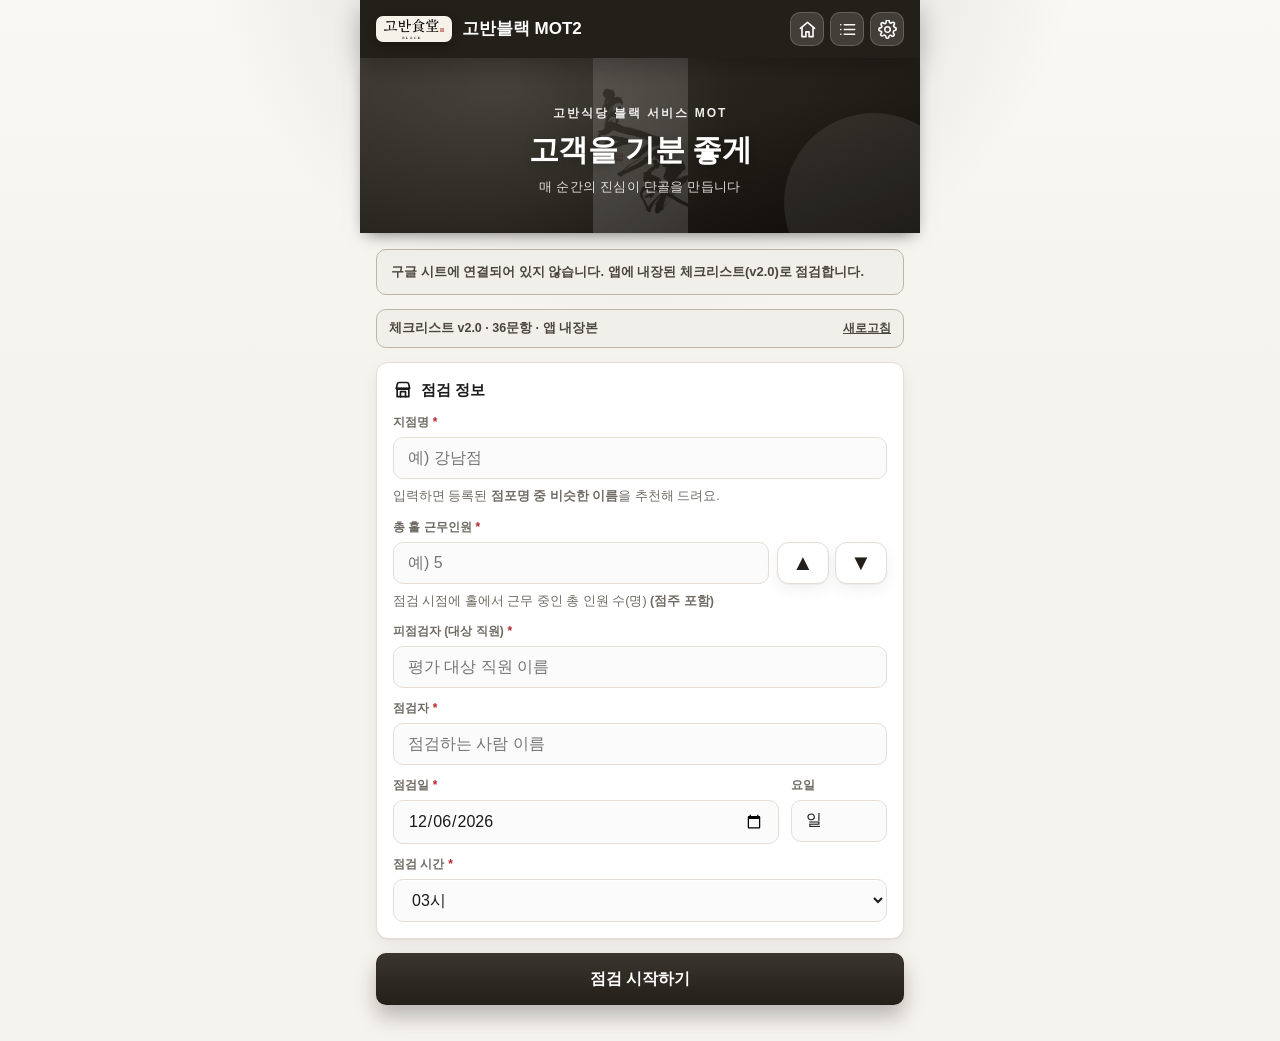
==== index.html @ 67c978cb "고반식당 블랙 MOT 점검 V2 초기 버전 고반식당 V2와 같은 구조로, 고반블랙 체크리스트(36문항)에 맞춰 만들었습니다.  - 체크리스트를 구글 시트에서 직접 불러옴 (Apps" ====
<!DOCTYPE html>
<html lang="ko">
<head>
<meta charset="UTF-8" />
<meta name="viewport" content="width=device-width, initial-scale=1.0, maximum-scale=1.0, user-scalable=no, viewport-fit=cover" />
<meta name="theme-color" content="#1c1a17" />
<meta name="mobile-web-app-capable" content="yes" />
<meta name="apple-mobile-web-app-capable" content="yes" />
<meta name="apple-mobile-web-app-status-bar-style" content="black-translucent" />
<meta name="apple-mobile-web-app-title" content="고반블랙 MOT2" />
<title>고반블랙 MOT2</title>
<link rel="manifest" href="manifest.webmanifest" />
<link rel="icon" type="image/png" sizes="192x192" href="assets/app-icon-192.png" />
<link rel="apple-touch-icon" href="assets/apple-touch-icon.png" />
<!-- ?v= 는 브라우저 캐시를 갱신하기 위한 표시입니다.
     ⚠️ 코드를 고쳐 배포할 때마다 아래 모든 v 값을 새 버전으로 함께 바꿔 주세요.
        (바꾸지 않으면 직원 휴대폰이 예전 파일을 계속 쓸 수 있습니다) -->
<link rel="stylesheet" href="css/app.css?v=2.0.0" />
</head>
<body>

<svg aria-hidden="true" style="position:absolute;width:0;height:0;overflow:hidden">
  <symbol id="i-home" viewBox="0 0 24 24"><path d="M3 10.5 12 3l9 7.5"/><path d="M5 9.5V21h5v-6h4v6h5V9.5"/></symbol>
  <symbol id="i-list" viewBox="0 0 24 24"><path d="M8 6h13M8 12h13M8 18h13"/><path d="M3.5 6h.01M3.5 12h.01M3.5 18h.01"/></symbol>
  <symbol id="i-settings" viewBox="0 0 24 24"><path d="M12 15.5a3.5 3.5 0 1 0 0-7 3.5 3.5 0 0 0 0 7Z"/><path d="M19.4 15a1.8 1.8 0 0 0 .36 1.98l.05.05a2 2 0 1 1-2.83 2.83l-.05-.05a1.8 1.8 0 0 0-1.98-.36 1.8 1.8 0 0 0-1.09 1.65V21a2 2 0 1 1-4 0v-.1a1.8 1.8 0 0 0-1.09-1.65 1.8 1.8 0 0 0-1.98.36l-.05.05a2 2 0 1 1-2.83-2.83l.05-.05A1.8 1.8 0 0 0 4.6 15a1.8 1.8 0 0 0-1.65-1.09H3a2 2 0 1 1 0-4h.1A1.8 1.8 0 0 0 4.75 8.8a1.8 1.8 0 0 0-.36-1.98l-.05-.05a2 2 0 1 1 2.83-2.83l.05.05a1.8 1.8 0 0 0 1.98.36A1.8 1.8 0 0 0 10.3 2.7V2a2 2 0 1 1 4 0v.1a1.8 1.8 0 0 0 1.09 1.65 1.8 1.8 0 0 0 1.98-.36l.05-.05a2 2 0 1 1 2.83 2.83l-.05.05a1.8 1.8 0 0 0-.36 1.98c.3.66.93 1.1 1.65 1.1H21a2 2 0 1 1 0 4h-.1A1.8 1.8 0 0 0 19.4 15Z"/></symbol>
  <symbol id="i-store" viewBox="0 0 24 24"><path d="M4 10h16l-1.2-5.2A2.3 2.3 0 0 0 16.6 3H7.4a2.3 2.3 0 0 0-2.2 1.8L4 10Z"/><path d="M5 10v10h14V10"/><path d="M9 20v-6h6v6"/><path d="M4 10c.5 1.4 2.5 1.4 3 0 .5 1.4 2.5 1.4 3 0 .5 1.4 2.5 1.4 3 0 .5 1.4 2.5 1.4 3 0 .5 1.4 2.5 1.4 3 0"/></symbol>
  <symbol id="i-shield" viewBox="0 0 24 24"><path d="M12 3 5 6v5.5c0 4.2 2.8 7.8 7 9.5 4.2-1.7 7-5.3 7-9.5V6l-7-3Z"/><path d="m9.5 12 1.8 1.8 3.7-4"/></symbol>
  <symbol id="i-result" viewBox="0 0 24 24"><path d="M4 19V5"/><path d="M8 17V9"/><path d="M12 17V7"/><path d="M16 17v-5"/><path d="M20 17v-3"/><path d="M3 19h18"/></symbol>
  <symbol id="i-send" viewBox="0 0 24 24"><path d="m22 2-7 20-4-9-9-4 20-7Z"/><path d="M22 2 11 13"/></symbol>
  <symbol id="i-download" viewBox="0 0 24 24"><path d="M12 3v12"/><path d="m7 10 5 5 5-5"/><path d="M5 21h14"/></symbol>
  <symbol id="i-note" viewBox="0 0 24 24"><path d="M6 3h9l3 3v15H6V3Z"/><path d="M14 3v4h4"/><path d="M8.5 12h7M8.5 16h5"/></symbol>
  <symbol id="i-alert" viewBox="0 0 24 24"><path d="M12 3 2.8 20h18.4L12 3Z"/><path d="M12 9v5"/><path d="M12 17.5h.01"/></symbol>
  <symbol id="i-refresh" viewBox="0 0 24 24"><path d="M20 11.5A8 8 0 1 1 17.7 6"/><path d="M20 3.5v5h-5"/></symbol>
  <symbol id="i-people" viewBox="0 0 24 24"><path d="M16 20v-1.5a4 4 0 0 0-4-4H6a4 4 0 0 0-4 4V20"/><path d="M9 10.5a3.5 3.5 0 1 0 0-7 3.5 3.5 0 0 0 0 7Z"/><path d="M22 20v-1.5a4 4 0 0 0-3-3.87"/><path d="M16 3.6a4 4 0 0 1 0 7.75"/></symbol>
</svg>

<div class="app">
  <div class="appbar" id="appbar">
    <button class="back" id="backBtn">‹</button>
    <div class="bar-brand">
      <img class="bar-logo" src="assets/black-logo-h.png" alt="고반식당 블랙" />
      <h1 id="barTitle">고반블랙 MOT2</h1>
    </div>
    <div class="app-actions" aria-label="상단 메뉴">
      <button class="icon-btn" data-go="home" title="홈"><span class="icon"><svg><use href="#i-home"></use></svg></span></button>
      <button class="icon-btn" data-go="history" title="점검 이력"><span class="icon"><svg><use href="#i-list"></use></svg></span></button>
      <button class="icon-btn" data-go="settings" title="설정"><span class="icon"><svg><use href="#i-settings"></use></svg></span></button>
    </div>
  </div>

  <!-- ================= 홈 ================= -->
  <section class="screen active" id="screen-home">
    <div class="inapp-warn" id="inappWarn" style="display:none;">
      <span class="ttl">⚠️ 메신저 안에서 열렸어요</span>
      카카오톡 등 메신저 인앱 브라우저에서는 <b>앱 설치가 안 되고, 앱이 제대로 동작하지 않을 수 있어요.</b>
      아래 버튼으로 <b>기본 브라우저(Chrome·Safari)</b>에서 열어주세요.
      <button class="btn" id="openExternalBtn">기본 브라우저로 열기</button>
      <div class="inapp-warn-ios" id="inappWarnIos" style="display:none;">아이폰은 화면 <b>오른쪽 아래(또는 위) 메뉴 → 'Safari로 열기'</b>를 눌러도 돼요.</div>
    </div>
    <div class="hero">
      <span class="hero-eyebrow">고반식당 블랙 서비스 MOT</span>
      <h2 class="hero-title">고객을 기분 좋게</h2>
      <p class="hero-sub">매 순간의 진심이 단골을 만듭니다</p>
    </div>

    <div id="homeNotice"></div>
    <div id="editBanner"></div>
    <div class="cl-badge" id="clBadge">체크리스트 불러오는 중…</div>

    <div class="card">
      <h2 class="card-title"><span class="icon"><svg><use href="#i-store"></use></svg></span>점검 정보</h2>
      <label class="field"><span>지점명 <i class="req">*</i></span>
        <input type="text" id="f-store" placeholder="예) 강남점" autocomplete="off" />
        <div id="storeSuggest" class="store-suggest" style="display:none;"></div>
        <div class="hint">입력하면 등록된 <b>점포명 중 비슷한 이름</b>을 추천해 드려요.</div></label>
      <label class="field"><span>총 홀 근무인원 <i class="req">*</i></span>
        <div class="num-row">
          <input type="number" id="f-staff" class="no-spin" min="0" max="99" inputmode="numeric" placeholder="예) 5" autocomplete="off" />
          <div class="num-step">
            <button type="button" class="num-btn" id="staffUp" aria-label="1 증가">▲</button>
            <button type="button" class="num-btn" id="staffDown" aria-label="1 감소">▼</button>
          </div>
        </div>
        <div class="hint">점검 시점에 홀에서 근무 중인 총 인원 수(명) <b>(점주 포함)</b></div></label>
      <label class="field"><span>피점검자 (대상 직원) <i class="req">*</i></span>
        <input type="text" id="f-target" placeholder="평가 대상 직원 이름" autocomplete="off" /></label>
      <label class="field"><span>점검자 <i class="req">*</i></span>
        <input type="text" id="f-inspector" placeholder="점검하는 사람 이름" autocomplete="off" /></label>
      <div class="btn-row" style="gap:12px;">
        <label class="field" style="flex:1;"><span>점검일 <i class="req">*</i></span>
          <input type="date" id="f-date" /></label>
        <label class="field" style="flex:0 0 96px;"><span>요일</span>
          <input type="text" id="f-weekday" readonly /></label>
      </div>
      <label class="field" style="margin-bottom:0;"><span>점검 시간 <i class="req">*</i></span>
        <select id="f-time"></select></label>
    </div>

    <button class="btn" id="startBtn">점검 시작하기</button>
    <p class="hint" id="resumeHint" style="display:none; text-align:center;"></p>
  </section>

  <!-- ================= 점검 ================= -->
  <section class="screen" id="screen-check">
    <div class="check-sticky">
      <div class="progress-wrap">
        <div class="progress-bar"><i id="progFill"></i></div>
        <div class="progress-meta"><span id="progText">0 / 0 항목</span><span id="progStore"></span></div>
      </div>
      <div class="stagenav" id="stagenav"></div>
    </div>
    <div id="itemList"></div>
    <div class="check-summary" id="checkSummary"></div>
    <button class="btn" id="toRulesBtn"><span class="icon"><svg><use href="#i-shield"></use></svg></span>절대 금지 10계명 점검 →</button>
    <p class="hint" style="text-align:center;">
      점검할 수 없었던 항목은 <b>해당없음</b>으로 표시하세요.
      <b>상황발생시</b> 문항은 그 상황이 실제로 있었을 때만 <b>발생함</b>으로 바꿔 판정하면 됩니다.</p>
  </section>

  <!-- ================= 10계명 ================= -->
  <section class="screen" id="screen-rules">
    <div class="card" style="background:var(--bad-bg); border-color:var(--bad);">
      <h2 style="margin:0;">🚫 절대 금지 행동 10계명</h2>
      <p class="hint" style="margin-top:6px;" id="ruleIntro">발생한 항목만 켜세요. 세부사항을 반드시 기록해 주세요.</p>
    </div>
    <div id="ruleList"></div>
    <label id="rulesAckRow" style="display:flex; align-items:center; gap:10px; padding:14px; margin-top:4px; background:var(--card); border:1px solid var(--line); border-radius:12px; cursor:pointer; font-weight:700;">
      <input type="checkbox" id="rulesAck" style="width:20px; height:20px; flex:none;" />
      <span>위 <b>10계명</b>을 모두 확인했습니다.</span>
    </label>
    <div class="check-summary" id="ruleSummary"></div>
    <div class="btn-row" style="margin-top:8px;">
      <button class="btn ghost" id="backToCheck">← 체크리스트</button>
      <button class="btn" id="toResultBtn" disabled><span class="icon"><svg><use href="#i-result"></use></svg></span>결과 보기 →</button>
    </div>
  </section>

  <!-- ================= 결과 ================= -->
  <section class="screen" id="screen-result">
    <div class="card score-card">
      <div class="score-num" id="r-score">0<small> / 100</small></div>
      <div class="grade" id="r-grade">-</div>
      <p class="cap-note" id="r-capnote" style="display:none;"></p>
      <div class="stat-row">
        <div class="stat"><b id="r-ok" style="color:var(--ok)">0</b><span>○ 이행</span></div>
        <div class="stat"><b id="r-tri" style="color:var(--warn)">0</b><span>△ 미흡</span></div>
        <div class="stat"><b id="r-x" style="color:var(--bad)">0</b><span>✕ 불이행</span></div>
        <div class="stat"><b id="r-na" style="color:var(--sub)">0</b><span>해당없음</span></div>
      </div>
      <div class="calc-line" id="r-calc"></div>
      <div class="rate-box" id="r-rate"></div>
      <div id="r-recheck"></div>
    </div>

    <div class="card">
      <h2 class="card-title"><span class="icon"><svg><use href="#i-people"></use></svg></span>개인 · 매장공통</h2>
      <div class="split-row" id="r-split"></div>
      <p class="hint" style="margin-bottom:0;">매장공통 항목은 홀 전체가 함께 만드는 장면입니다. 점수가 낮으면 개인 교육보다 <b>매장 운영 방식</b>을 먼저 살펴보세요.</p>
    </div>

    <div class="card">
      <h2 class="card-title"><span class="icon"><svg><use href="#i-result"></use></svg></span>단계별 점수</h2>
      <div id="r-stages"></div>
      <div id="r-penalty"></div>
    </div>

    <div class="card" id="r-deduct-card" style="display:none;">
      <h2 class="card-title"><span class="icon"><svg><use href="#i-alert"></use></svg></span>점수가 깎인 항목</h2>
      <ul class="bd-list" id="r-deducts"></ul>
    </div>

    <div class="card">
      <h2 class="card-title"><span class="icon"><svg><use href="#i-note"></use></svg></span>종합 코멘트</h2>
      <textarea id="r-comment" rows="3" placeholder="점검 총평, 개선 요청 사항 등을 적어 주세요"></textarea>
    </div>

    <button class="btn" id="sendBtn"><span class="icon"><svg><use href="#i-send"></use></svg></span>구글 시트로 결과 전송</button>
    <p class="hint" id="sendHint" style="text-align:center;"></p>
    <div class="result-actions">
      <button class="btn secondary" id="csvBtn"><span class="icon"><svg><use href="#i-download"></use></svg></span>CSV 저장</button>
      <button class="btn secondary" id="finishBtn"><span class="icon"><svg><use href="#i-home"></use></svg></span>저장하고 처음으로</button>
    </div>
  </section>

  <!-- ================= 이력 ================= -->
  <section class="screen" id="screen-history">
    <button class="btn secondary" id="onlineHistBtn" style="margin-bottom:12px;">🌐 온라인 점검이력 확인 (구글 시트)</button>
    <div id="onlineHistList" style="display:none;">
      <input type="text" id="onlineSearch" placeholder="🔍 매장명 검색" autocomplete="off" style="margin-bottom:10px;" />
      <div id="onlineHistItems"></div>
    </div>
    <div id="histList"></div>
  </section>

  <!-- ================= 설정 ================= -->
  <section class="screen" id="screen-settings">
    <div class="card">
      <h2 class="card-title"><span class="icon"><svg><use href="#i-home"></use></svg></span>스마트폰·PC에 설치</h2>
      <p class="hint" style="margin-top:0;">이 점검 앱을 <b>스마트폰이나 PC에 설치</b>하면 일반 앱처럼 아이콘으로 바로 실행할 수 있습니다.</p>
      <button class="btn" id="installBtn" style="margin-top:12px;"><span class="icon"><svg><use href="#i-home"></use></svg></span>설치하기</button>
      <div class="hint safe-note">
        🔒 <b>안심하고 설치하세요.</b> 이 앱은 별도의 프로그램을 내려받는 것이 아니라, <b>웹페이지를 아이콘처럼 등록</b>하는 방식입니다.
        스마트폰·PC에 접근하거나 개인정보를 수집하지 않으며, 점검 기록은 <b>이 기기와 회사 구글 시트에만</b> 저장됩니다.
        언제든 아이콘을 삭제하면 완전히 제거됩니다.
      </div>
      <div class="hint shortcut-guide" id="shortcutGuide">
        ⚠️ <b>카카오톡·메신저로 받은 링크</b>는 먼저 <b>Chrome / Safari로 열기</b> 후 진행하세요. (메신저 인앱 브라우저는 설치가 제한됩니다)<br>
        <b>iPhone Safari</b>: 공유 버튼 → 홈 화면에 추가<br>
        <b>Android Chrome</b>: 오른쪽 위 메뉴 → 앱 설치<br>
        <b>PC Chrome·Edge</b>: 주소창 오른쪽 <b>설치 아이콘</b>(⊕) 클릭<br>
        브라우저가 자동 설치를 지원하면 위의 <b>설치하기</b> 버튼으로 바로 설치할 수 있습니다.
      </div>
    </div>
    <div class="card">
      <h2 class="card-title"><span class="icon"><svg><use href="#i-note"></use></svg></span>점검 화면</h2>
      <label class="switch-row">
        <input type="checkbox" id="s-critFold" />
        <span><b>판정 기준을 접어 두기</b><br>
          <span class="hint" style="margin:0;">끄면 문항마다 이행·미흡·불이행 기준이 항상 펼쳐진 채로 보입니다. (기본: 펼침)</span></span>
      </label>
    </div>
    <div class="card">
      <h2 class="card-title"><span class="icon"><svg><use href="#i-list"></use></svg></span>체크리스트</h2>
      <div class="cl-badge" id="clBadge2" style="margin-bottom:12px;">-</div>
      <button class="btn secondary btn-sm" id="reloadClBtn"><span class="icon"><svg><use href="#i-refresh"></use></svg></span>구글 시트에서 다시 불러오기</button>
      <p class="hint">문항·배점·판정 기준은 모두 구글 시트에서 관리합니다. 시트를 고친 뒤 이 버튼을 누르면 즉시 반영됩니다.</p>
      <p class="hint" id="clSheetLink"></p>
    </div>
    <div class="card">
      <h2 class="card-title"><span class="icon"><svg><use href="#i-settings"></use></svg></span>구글 시트 연동</h2>
      <label class="field"><span>Apps Script 배포 URL</span>
        <input type="text" id="s-url" placeholder="https://script.google.com/macros/s/.../exec" autocomplete="off" /></label>
      <div class="btn-row">
        <button class="btn secondary btn-sm" id="saveUrlBtn">저장</button>
        <button class="btn secondary btn-sm" id="testUrlBtn">연결 확인</button>
      </div>
      <p class="hint" id="urlHint">결과 시트 <b>MOT_고반블랙_점검결과_V2</b>에 붙인 Apps Script의 배포 주소(.../exec)를 입력하세요.</p>
      <p class="hint" id="resultSheetLink"></p>
    </div>
    <div class="card">
      <h2 class="card-title"><span class="icon"><svg><use href="#i-home"></use></svg></span>앱 정보</h2>
      <p class="hint" style="margin-top:0;">버전 <b id="s-version">-</b> · <button class="crit-toggle" id="openChangelog" style="margin:0;">변경 이력 보기</button></p>
      <button class="btn secondary btn-sm" id="updateAppBtn" style="margin-top:8px;"><span class="icon"><svg><use href="#i-refresh"></use></svg></span>앱 최신 버전 받기</button>
      <p class="hint">화면이 예전 그대로이거나 이상하게 보일 때 누르세요. 앱을 새로 내려받아 다시 시작합니다.</p>
      <button class="btn secondary btn-sm" id="clearCacheBtn" style="margin-top:12px;">저장된 체크리스트 사본 지우기</button>
      <p class="hint">문제가 생겼을 때만 사용하세요. 다음 실행 시 구글 시트에서 새로 받아옵니다.</p>
    </div>
  </section>

  <!-- ================= 변경 이력 ================= -->
  <section class="screen" id="screen-changelog">
    <div id="changelogList"></div>
  </section>
</div>

<div class="toast" id="toast"></div>

<script src="js/config.js?v=2.0.0"></script>
<script src="js/checklist-seed.js?v=2.0.0"></script>
<script src="js/storage.js?v=2.0.0"></script>
<script src="js/api.js?v=2.0.0"></script>
<script src="js/scoring.js?v=2.0.0"></script>
<script src="js/checklist-loader.js?v=2.0.0"></script>
<script src="js/app.js?v=2.0.0"></script>
</body>
</html>
---- css/app.css ----
/* ============================================================
   고반식당 블랙 MOT 점검 V2 — 스타일

   [브랜딩 규칙]
   · 순수 블랙 & 화이트 — 먹/백/그레이만 사용하고 유채색 액센트를 쓰지 않습니다
   · 고반식당(일반 브랜드)의 붉은 인장은 사용하지 않습니다 — 고반블랙 전용 자산만 씁니다
   · 상황발생시는 회색 + 점선, 매장공통은 먹색 채움 배지로 구분합니다 (색이 아닌 형태로 구분)
   · 이행/미흡/불이행 판정색만 기능상 최소한으로 쓰되 V1처럼 채도를 낮춘 톤을 씁니다
   ============================================================ */

:root{
  --bg:#f5f3ee; --card:#ffffff; --ink:#1a1a1a; --sub:#6f6b64; --line:#e4ded3;
  --brand:#232019; --brand-d:#0c0a07; --brand-soft:#efece5; --on-brand:#ffffff; --brand-ink:#232019;
  --ok:#2f7d46; --ok-bg:#eef5f0; --warn:#b06a1e; --warn-bg:#f9f1e5; --bad:#b3282d; --bad-bg:#fbecec;
  --gold:#8a7a55; --gold-bg:#f3f0e8; --nav:#fbfaf7;
  --situ:#4a453d; --situ-bg:#f1efe9; --situ-line:#bdb6a8;       /* 상황발생시 (그레이) */
  --common:#232019; --common-bg:#e6e2d8;                         /* 매장공통 (먹색) */
  --shadow:0 12px 30px rgba(20,24,32,.08),0 1px 2px rgba(20,24,32,.05);
  --shadow-sm:0 6px 16px rgba(20,24,32,.06),0 1px 1px rgba(20,24,32,.04);
  --radius:12px; --radius-sm:8px;
}
@media (prefers-color-scheme: dark){
  :root{ --bg:#1c1b19; --card:#262523; --ink:#f2efe8; --sub:#b0aca3; --line:#38352f;
    --brand:#ece7dc; --brand-d:#d6d0c3; --brand-soft:#302e29; --on-brand:#1a1815; --brand-ink:#ece7dc;
    --ok:#58c47e; --ok-bg:#172a1e; --warn:#e0a44e; --warn-bg:#33280f; --bad:#ef6a6f; --bad-bg:#3a1f1f;
    --gold:#cbbd93; --gold-bg:#302c22; --nav:#211f1d;
    --situ:#cfc9bd; --situ-bg:#2c2a26; --situ-line:#4f4b43;
    --common:#ece7dc; --common-bg:#3a3733; }
}

*{box-sizing:border-box; -webkit-tap-highlight-color:transparent;}
html,body{margin:0;padding:0;}
body{
  font-family:-apple-system,BlinkMacSystemFont,"Apple SD Gothic Neo","Malgun Gothic","맑은 고딕",Roboto,"Noto Sans KR",sans-serif;
  background:
    radial-gradient(circle at 50% -12%, rgba(35,32,25,.18), transparent 34%),
    linear-gradient(180deg,#faf8f4 0%,var(--bg) 34%,var(--bg) 100%);
  color:var(--ink); line-height:1.5; -webkit-font-smoothing:antialiased; font-size:16px;
  padding-bottom:env(safe-area-inset-bottom);
  /* 한글은 어절 단위로 줄바꿈 — 낱글자가 쪼개지지 않게 */
  word-break:keep-all; overflow-wrap:break-word;
}
.app{max-width:560px; margin:0 auto; min-height:100vh; position:relative;
  background:linear-gradient(180deg,rgba(255,255,255,.55),rgba(255,255,255,0) 260px);}

/* ---------- 상단바 ---------- */
.appbar{
  position:sticky; top:0; z-index:50; color:var(--on-brand);
  padding:calc(env(safe-area-inset-top) + 12px) 16px 12px; display:flex; align-items:center; gap:10px;
  background:var(--brand); box-shadow:0 10px 24px rgba(0,0,0,.28);
}
/* 홈 화면에서는 자리까지 비워 제목이 잘리지 않게 합니다 (visibility 대신 display) */
.appbar .back{width:32px; height:32px; font-size:26px; background:rgba(255,255,255,.1); border:1px solid rgba(255,255,255,.14);
  border-radius:9px; color:var(--on-brand); padding:0; cursor:pointer; line-height:1; display:none;}
.appbar.has-back .back{display:block;}
.bar-brand{display:flex; align-items:center; gap:10px; min-width:0; flex:1;}
.bar-logo{height:26px; width:auto; max-width:118px; border-radius:7px; background:#f6f2ea; padding:3px 8px; object-fit:contain; box-shadow:0 3px 10px rgba(0,0,0,.3);}
.appbar h1{font-size:17px; font-weight:800; margin:0; flex:1; overflow:hidden; text-overflow:ellipsis; white-space:nowrap;}
.app-actions{display:flex; align-items:center; gap:6px; flex:0 0 auto;}
.icon-btn{width:34px; height:34px; display:inline-flex; align-items:center; justify-content:center; color:#fff;
  background:rgba(255,255,255,.14); border:1px solid rgba(255,255,255,.18); border-radius:10px; cursor:pointer; padding:0; font-family:inherit;}
.icon-btn .icon{width:19px; height:19px;}
.icon-btn:active{transform:scale(.96);}

.screen{display:none; padding:16px 16px 36px; animation:fade .18s ease;}
.screen.active{display:block;}
@keyframes fade{from{opacity:0; transform:translateY(4px);} to{opacity:1; transform:none;}}

/* ---------- 공통 요소 ---------- */
.card{background:var(--card); border:1px solid var(--line); border-radius:var(--radius); padding:16px; margin-bottom:14px; box-shadow:var(--shadow-sm);}
.card h2{font-size:15px; margin:0 0 12px;}
.card-title{display:flex; align-items:center; gap:8px;}
.icon{display:inline-flex; width:20px; height:20px; align-items:center; justify-content:center; color:currentColor; flex:0 0 auto;}
.icon svg{display:block; width:100%; height:100%; stroke:currentColor; fill:none; stroke-width:2; stroke-linecap:round; stroke-linejoin:round;}

.hero{position:relative; overflow:hidden; margin:-16px -16px 16px; padding:42px 22px 36px; text-align:center; color:#fff;
  background:
    radial-gradient(circle at 26% 14%, rgba(255,255,255,.10), transparent 52%),
    linear-gradient(160deg,#3a352d 0%, var(--brand) 55%, #0c0a07 100%);
  box-shadow:0 6px 16px -6px rgba(0,0,0,.55);}
.hero::before{content:""; position:absolute; inset:0;
  background:url("../assets/black-hero.png") center/contain no-repeat; opacity:.14; pointer-events:none;}
.hero::after{content:""; position:absolute; right:-44px; bottom:-60px; width:180px; height:180px; border-radius:50%; background:rgba(255,255,255,.08);}
.hero-eyebrow{position:relative; display:inline-block; font-size:12px; font-weight:700; letter-spacing:2px; opacity:.92; margin:0 0 10px;}
.hero-title{position:relative; margin:0; font-size:30px; font-weight:900; letter-spacing:-.5px; line-height:1.2; text-shadow:0 2px 10px rgba(0,0,0,.28);}
.hero-sub{position:relative; margin:10px 0 0; font-size:12.5px; opacity:.85; letter-spacing:.3px;}

label.field{display:block; margin-bottom:11px;}
label.field:last-child{margin-bottom:0;}
.field > span{display:block; font-size:12px; color:var(--sub); margin-bottom:6px; font-weight:800;}
input[type=text], input[type=date], input[type=number], textarea, select{
  width:100%; padding:11px 14px; border:1px solid var(--line); border-radius:10px;
  background:#fbfbfc; color:var(--ink); font-size:16px; font-family:inherit; box-shadow:inset 0 1px 0 rgba(255,255,255,.7);}
textarea{resize:vertical; min-height:60px;}
input:focus,textarea:focus,select:focus{outline:2px solid rgba(35,32,25,.18); border-color:var(--brand); background:#fff;}
.req{color:var(--bad);}
.hint{font-size:12.5px; color:var(--sub); margin-top:8px; line-height:1.55;}

.chips{display:flex; flex-wrap:wrap; gap:8px;}
.chip{padding:9px 13px; border:1px solid var(--line); border-radius:10px; background:#fbfbfc; color:var(--ink);
  font-size:14px; font-weight:700; cursor:pointer; user-select:none; transition:.12s; text-align:center;}
.chip.on{background:linear-gradient(180deg,#3a352d,var(--brand)); border-color:var(--brand); color:var(--on-brand); font-weight:800; box-shadow:0 7px 14px rgba(35,32,25,.28);}
.radio-row{display:flex; gap:10px;}
.radio-row .chip{flex:1;}

.btn{display:flex; align-items:center; justify-content:center; gap:8px; width:100%; padding:16px; border:none; border-radius:10px;
  background:linear-gradient(180deg,#3a352d,var(--brand)); color:var(--on-brand); font-size:16px; font-weight:850; cursor:pointer;
  font-family:inherit; transition:.12s; box-shadow:0 12px 20px rgba(35,32,25,.28);
  white-space:nowrap; line-height:1.25;}
.btn:active{transform:scale(.985);}
.btn.secondary{background:var(--card); color:var(--ink); border:1px solid var(--line); box-shadow:var(--shadow-sm);}
.btn.ghost{background:#fff; color:var(--brand); border:1px solid rgba(35,32,25,.35); box-shadow:none;}
.btn:disabled{opacity:.5; cursor:not-allowed;}
.btn-row{display:flex; gap:10px;}
.btn-row .btn{margin:0; min-width:0;}
/* 결과 화면 하단 버튼 — 글자가 길어 좁은 화면에서 잘리지 않도록 세로로 쌓습니다 */
.result-actions{display:flex; flex-direction:column; gap:10px; margin-top:10px;}
.btn-sm{padding:10px 12px; font-size:13.5px; border-radius:9px; box-shadow:none;}

.num-row{display:flex; gap:8px; align-items:stretch;}
.num-row input{flex:1;}
input[type=number].no-spin{-moz-appearance:textfield;}
input[type=number].no-spin::-webkit-outer-spin-button,input[type=number].no-spin::-webkit-inner-spin-button{-webkit-appearance:none; margin:0;}
.num-step{display:flex; gap:6px; flex:0 0 auto;}
.num-btn{width:52px; border:1px solid var(--line); border-radius:12px; background:var(--card); color:var(--brand); font-size:22px;
  font-weight:900; line-height:1; cursor:pointer; font-family:inherit; display:flex; align-items:center; justify-content:center; user-select:none; box-shadow:var(--shadow-sm);}
.num-btn:active{background:var(--brand); color:var(--on-brand); border-color:var(--brand);}

/* ---------- 체크리스트 상태 배너 ---------- */
.cl-badge{display:flex; align-items:center; gap:8px; justify-content:center; margin:0 0 14px; padding:9px 12px;
  border-radius:10px; font-size:12.5px; font-weight:700; border:1px solid var(--line); background:var(--card); color:var(--sub);}
.cl-badge.ok{border-color:rgba(19,138,61,.28); background:var(--ok-bg); color:var(--ok);}
.cl-badge.warn{border-color:var(--situ-line); background:var(--situ-bg); color:var(--situ);}
.cl-badge.error{border-color:var(--bad); background:var(--bad-bg); color:var(--bad);}
.cl-badge button{margin-left:auto; flex:0 0 auto; background:none; border:none; color:inherit; font:inherit; font-size:12px;
  font-weight:800; text-decoration:underline; cursor:pointer; padding:0;}
.notice{margin:0 0 14px; padding:12px 14px; border-radius:10px; font-size:13px; line-height:1.55; font-weight:600; border:1px solid var(--line); background:var(--card);}
.notice.info{border-color:rgba(29,99,176,.3); background:var(--common-bg); color:var(--common);}
.notice.warn{border-color:var(--situ-line); background:var(--situ-bg); color:var(--situ);}
.notice.error{border-color:var(--bad); background:var(--bad-bg); color:var(--bad);}
.notice .btn{margin-top:10px; padding:10px; font-size:13.5px;}
.edit-banner{margin:0 0 14px; padding:12px 14px; border-radius:10px; font-size:13px; line-height:1.55;
  border:1px solid var(--brand); background:var(--brand-soft); color:var(--brand-d); font-weight:700;}
@media (prefers-color-scheme: dark){ .edit-banner{color:#ffb3ad;} }

/* ---------- 진행바 · 단계 이동 ---------- */
.check-sticky{position:sticky; top:var(--appbar-h, 52px); z-index:30; background:rgba(245,246,248,.94);
  backdrop-filter:blur(14px); margin:0 -16px; padding:10px 16px 6px; box-shadow:0 8px 18px -14px rgba(0,0,0,.3);}
.progress-wrap{margin:0 0 10px;}
.progress-bar{height:10px; background:#e9ebef; border-radius:999px; overflow:hidden;}
.progress-bar > i{display:block; height:100%; background:linear-gradient(90deg,var(--brand),#5d5749); width:0; transition:width .25s;}
.progress-meta{display:flex; justify-content:space-between; font-size:12px; color:var(--sub); margin-top:6px;}
.stagenav{display:flex; gap:7px; overflow-x:auto; padding:2px 0 10px; -webkit-overflow-scrolling:touch;}
.stagenav::-webkit-scrollbar{display:none;}
.stagenav .snav{flex:0 0 auto; padding:8px 12px; border-radius:999px; background:var(--card); border:1px solid var(--line);
  font-size:13px; font-weight:800; color:var(--sub); cursor:pointer; white-space:nowrap; box-shadow:0 3px 8px rgba(20,24,32,.04);}
.stagenav .snav.done{border-color:rgba(19,138,61,.25); background:var(--ok-bg); color:var(--ok);}
.stage-head{display:flex; align-items:center; gap:8px; margin:22px 2px 10px; font-size:15px; font-weight:900;}
.stage-head .stcount{font-size:12px; font-weight:600; color:var(--sub);}
.stage-head:first-of-type{margin-top:4px;}

/* ---------- 문항 카드 ---------- */
.item{background:var(--card); border:1px solid var(--line); border-radius:12px; padding:14px; margin-bottom:10px; box-shadow:var(--shadow-sm);}
.item.answered{border-color:rgba(19,138,61,.24); box-shadow:0 0 0 1px rgba(19,138,61,.08),var(--shadow-sm);}
.item.flag-T{border-color:rgba(196,106,0,.32);}
.item.flag-X{border-color:rgba(211,34,34,.35);}
.item.flag-N{border-color:var(--line); opacity:.62;}
.item-top{display:flex; gap:8px; align-items:flex-start; margin-bottom:10px; flex-wrap:wrap;}
.item-no{font-size:12px; font-weight:900; color:#fff; background:linear-gradient(180deg,#3a352d,var(--brand)); border-radius:8px;
  padding:3px 7px; flex:0 0 auto; min-width:30px; text-align:center;}
.item-text{font-size:14.5px; line-height:1.55; flex:1 1 100%; font-weight:650; order:3;}
.tag{font-size:10px; font-weight:800; padding:3px 7px; border-radius:6px; flex:0 0 auto; letter-spacing:.3px;}
.tag-common{background:var(--common); color:var(--card); font-weight:900;}
.tag-situ{background:transparent; color:var(--situ); border:1px dashed var(--situ);}

/* 상황발생시 문항 */
.item.situ{background:var(--situ-bg); border-left:4px solid var(--situ-line); border-style:dashed solid solid dashed;}
.item.situ .item-no{background:linear-gradient(180deg,#6b655b,var(--situ));}
.item.situ.occurred{background:var(--card);}
.occur-row{display:flex; gap:8px; margin-bottom:10px;}
.occur{flex:1; padding:11px 6px; border:1px solid var(--line); border-radius:10px; background:#fff; color:var(--sub);
  font-size:13.5px; font-weight:800; cursor:pointer; font-family:inherit; transition:.1s;}
.occur.on{background:var(--situ); border-color:var(--situ); color:var(--card); box-shadow:0 4px 10px rgba(0,0,0,.18);}
.occur.on.off-state{background:var(--ink); border-color:var(--ink); color:var(--bg); box-shadow:none;}
.situ-guide{font-size:12px; color:var(--situ); font-weight:700; margin:0 0 8px;}

/* 판정 버튼 */
.ans-row{display:flex; gap:8px;}
.ans{flex:1; min-height:64px; padding:10px 4px; border:1px solid var(--line); border-radius:10px; background:#fff; color:var(--ink);
  font-size:14px; font-weight:800; cursor:pointer; text-align:center; transition:.1s; font-family:inherit;}
.ans .sym{font-size:23px; display:block; line-height:1.08;}
.ans .lbl{font-size:11px; font-weight:600; color:var(--sub); display:block;}
.ans .pt{font-size:10.5px; font-weight:800; color:var(--sub); display:block; margin-top:1px;}
.ans.sel-O{background:var(--ok-bg); border-color:var(--ok); color:var(--ok);}
.ans.sel-T{background:var(--warn-bg); border-color:var(--warn); color:var(--warn);}
.ans.sel-X{background:var(--bad-bg); border-color:var(--bad); color:var(--bad);}
.ans.sel-O .lbl,.ans.sel-T .lbl,.ans.sel-X .lbl,.ans.sel-O .pt,.ans.sel-T .pt,.ans.sel-X .pt{color:inherit;}
.ans:disabled{opacity:.4; cursor:not-allowed;}
.na-btn{margin-top:8px; width:100%; padding:9px; border:1px dashed var(--line); border-radius:10px; background:#fff; color:var(--sub);
  font-size:12.5px; font-weight:800; cursor:pointer; font-family:inherit;}
.na-btn.on{background:var(--ink); color:var(--bg); border-style:solid; border-color:var(--ink);}

/* 판정 기준 아코디언 */
.switch-row{display:flex; align-items:flex-start; gap:11px; cursor:pointer; font-size:14px; line-height:1.5;}
.switch-row input{width:22px; height:22px; flex:0 0 auto; margin:1px 0 0; accent-color:var(--brand);}

.crit-toggle{margin-top:10px; font-size:12.5px; color:var(--brand); background:none; border:none; padding:4px 0; cursor:pointer;
  font-weight:700; display:inline-flex; align-items:center; gap:5px; font-family:inherit;}
.crit-box{display:none; margin-top:8px; border:1px solid var(--line); border-radius:10px; overflow:hidden;}
.crit-box.open{display:block;}
.crit-row{display:flex; gap:8px; padding:9px 11px; font-size:12.5px; line-height:1.5; border-top:1px solid var(--line); background:var(--bg);}
.crit-row:first-child{border-top:none;}
.crit-row b{flex:0 0 62px; font-weight:800;}
.crit-row.o b{color:var(--ok);} .crit-row.t b{color:var(--warn);} .crit-row.x b{color:var(--bad);}
.crit-row span{flex:1; color:var(--ink);}

.note-toggle{margin-top:6px; font-size:12.5px; color:var(--brand); background:none; border:none; padding:4px 0; cursor:pointer;
  font-weight:700; display:inline-flex; align-items:center; gap:5px; font-family:inherit;}
.note-toggle .icon{width:16px; height:16px;}
.note-box{margin-top:8px; display:none;}
.note-box.open{display:block;}
.item-foot{display:flex; gap:14px; align-items:center; flex-wrap:wrap;}

/* ---------- 10계명 ---------- */
.rule{background:var(--card); border:1px solid var(--line); border-radius:12px; padding:14px; margin-bottom:10px; box-shadow:var(--shadow-sm);}
.rule.on{border-color:var(--bad); background:var(--bad-bg);}
.rule-head{display:flex; align-items:center; gap:10px;}
.rule-no{font-size:12px; font-weight:800; color:#fff; background:var(--bad); border-radius:8px; padding:4px 8px;}
.rule-key{font-weight:800; font-size:15px;}
.rule-desc{font-size:13px; color:var(--sub); margin-top:6px;}
.switch{margin-left:auto; flex:0 0 auto; width:52px; height:30px; border-radius:99px; background:var(--line); position:relative; cursor:pointer; transition:.15s;}
.switch > i{position:absolute; top:3px; left:3px; width:24px; height:24px; border-radius:50%; background:#fff; transition:.15s; box-shadow:0 1px 3px rgba(0,0,0,.3);}
.switch.on{background:var(--bad);}
.switch.on > i{left:25px;}

/* ---------- 결과 ---------- */
.score-card{text-align:center; padding:26px 16px; position:relative; overflow:hidden;}
.score-card:after{content:""; position:absolute; right:-42px; bottom:-58px; width:170px; height:170px;
  background:url("../assets/black-seal.png") center/contain no-repeat; opacity:.07; pointer-events:none;}
.score-num{font-size:64px; font-weight:950; line-height:1; color:var(--brand);}
.score-num small{font-size:22px; font-weight:700; color:var(--sub);}
.grade{display:inline-block; margin-top:10px; padding:6px 18px; border-radius:99px; font-size:18px; font-weight:900; letter-spacing:1px;}
.grade-S{background:var(--ok-bg); color:var(--ok);} .grade-A{background:var(--brand-soft); color:var(--brand-ink);}
.grade-B{background:var(--gold-bg); color:var(--gold);} .grade-C{background:var(--warn-bg); color:var(--warn);}
.grade-D{background:var(--bad-bg); color:var(--bad);} .grade-F{background:var(--bad); color:#fff;}
.stat-row{display:flex; gap:8px; margin-top:18px;}
.stat{flex:1; background:#fbfbfc; border:1px solid var(--line); border-radius:10px; padding:10px 6px;}
.stat b{display:block; font-size:20px;} .stat span{font-size:11px; color:var(--sub);}
.calc-line{margin:14px 0 0; padding:12px; border:1px dashed var(--line); border-radius:10px; background:var(--bg);
  font-size:12.5px; color:var(--sub); line-height:1.7; text-align:left;}
.calc-line b{color:var(--ink);}
.calc-line .minus{color:var(--bad);}
.rate-box{margin-top:16px; padding-top:14px; border-top:1px solid var(--line);}
.rate-line{display:flex; align-items:baseline; justify-content:center; gap:10px;}
.rate-label{font-size:13px; font-weight:800; color:var(--sub);}
.rate-value{font-size:21px; font-weight:900; color:var(--ink); line-height:1;}
.rate-sub{margin-top:6px; font-size:12px; color:var(--sub); line-height:1.5;}
.cap-note{margin:9px 0 0; font-size:12.5px; font-weight:800; color:var(--warn); line-height:1.5;}
.recheck-warn{margin-top:12px; padding:10px 12px; border:1px solid var(--bad); background:var(--bad-bg); color:var(--bad);
  border-radius:10px; font-size:13px; font-weight:800; line-height:1.5;}

.split-row{display:flex; gap:10px;}
.split{flex:1; border:1px solid var(--line); border-radius:10px; padding:12px; background:#fbfbfc;}
.split .sp-label{font-size:11.5px; font-weight:800; color:var(--sub); display:flex; align-items:center; gap:6px;}
.split .sp-val{font-size:19px; font-weight:900; margin-top:5px;}
.split .sp-val small{font-size:12px; color:var(--sub); font-weight:700;}
.split.common .sp-label{color:var(--common);}

.stage-score{display:flex; align-items:center; gap:10px; padding:10px 0; border-bottom:1px solid var(--line); font-size:14px;}
.stage-score:last-child{border-bottom:none;}
.stage-score .st-name{flex:0 0 88px; font-weight:700;}
.stage-score .st-bar{flex:1; height:8px; background:#e9ebef; border-radius:99px; overflow:hidden;}
.stage-score .st-bar i{display:block; height:100%; background:linear-gradient(90deg,var(--ok),#5ac47f); width:0;}
.stage-score .st-bar.low i{background:linear-gradient(90deg,var(--bad),#ef6a35);}
.stage-score .st-bar.mid i{background:linear-gradient(90deg,var(--warn),#f0b352);}
.stage-score .st-val{flex:0 0 auto; font-size:13px; font-weight:800; min-width:64px; text-align:right;}
.stage-score .st-val.na{color:var(--sub); font-weight:600;}
.stage-score .st-val.pen{color:var(--situ);}
.stage-score .st-pen{flex:0 0 auto; font-size:12px; font-weight:800; color:var(--situ);}

.pen-block{margin-top:12px; padding:12px 14px; border:1px solid var(--situ-line); background:var(--situ-bg); border-radius:10px;}
.pen-block .pb-title{font-size:13px; font-weight:800; color:var(--situ); display:flex; justify-content:space-between; gap:10px;}
.pen-block ul{margin:8px 0 0; padding-left:18px;}
.pen-block li{font-size:12.5px; line-height:1.55; margin:4px 0;}
.rule-block{margin-top:10px; padding:12px 14px; border:1px solid var(--bad); background:var(--bad-bg); border-radius:10px;}
.rule-block .pb-title{font-size:13px; font-weight:800; color:var(--bad); display:flex; justify-content:space-between; gap:10px;}
.rule-block ul{margin:8px 0 0; padding-left:18px;}
.rule-block li{font-size:12.5px; line-height:1.55; margin:4px 0;}

.bd-list{margin:0; padding:0; list-style:none;}
.bd-item{display:flex; gap:10px; padding:11px 0; border-bottom:1px solid var(--line); font-size:13.5px; align-items:flex-start;}
.bd-item:last-child{border-bottom:none;}
.bd-flag{flex:0 0 auto; font-size:11px; font-weight:800; padding:3px 7px; border-radius:6px; white-space:nowrap;}
.bd-flag.T{background:var(--warn-bg); color:var(--warn);} .bd-flag.X{background:var(--bad-bg); color:var(--bad);}
.bd-flag.R{background:var(--bad); color:#fff;} .bd-flag.S{background:var(--situ-bg); color:var(--situ); border:1px solid var(--situ-line);}

/* ---------- 이력 ---------- */
.hist{background:var(--card); border:1px solid var(--line); border-radius:12px; padding:14px; margin-bottom:10px; box-shadow:var(--shadow-sm);}
.hist-top{display:flex; justify-content:space-between; align-items:center; margin-bottom:4px; gap:8px;}
.hist-store{font-weight:800; font-size:15px;}
.hist-meta{font-size:12px; color:var(--sub);}
.hist-score-row{display:flex; align-items:center; gap:12px; margin-top:11px; flex-wrap:wrap;}
.hist-score{margin:0; padding:5px 14px; font-size:14.5px; letter-spacing:0;}
/* 이력 카드 버튼 — 화면 폭에 맞춰 자동으로 줄을 나누고, 버튼 안 글자는 쪼개지 않음 */
.hist-actions{display:grid; grid-template-columns:repeat(auto-fit,minmax(104px,1fr)); gap:8px; margin-top:11px;}
.hist-actions .btn{padding:11px 8px; font-size:13.5px; border-radius:9px; box-shadow:none; gap:5px;}
.hist-actions .btn .icon{width:16px; height:16px;}
.badge{font-size:11px; font-weight:700; padding:3px 8px; border-radius:99px;}
.badge.sent{background:var(--ok-bg); color:var(--ok);} .badge.unsent{background:var(--warn-bg); color:var(--warn);}
.badge.brand{background:var(--brand-soft); color:var(--brand);}
/* 목록이 비었을 때 안내 — 이름이 흔해 다른 요소에 잘못 적용되지 않도록 empty-state 로 씁니다 */
.empty-state{text-align:center; color:var(--sub); padding:50px 20px; font-size:14px;}
.empty-state .big{font-size:40px; margin-bottom:10px; display:flex; justify-content:center;}
.empty-state .big .icon{width:42px; height:42px;}

.store-suggest{margin-top:6px; border:1px solid var(--line); border-radius:10px; overflow:hidden; background:var(--card); box-shadow:var(--shadow-sm);}
.store-suggest .ss-item{padding:12px 14px; font-size:14.5px; font-weight:700; color:var(--ink); cursor:pointer; border-top:1px solid var(--line);
  display:flex; justify-content:space-between; align-items:center; gap:8px;}
.store-suggest .ss-item:first-child{border-top:none;}
.store-suggest .ss-item:active,.store-suggest .ss-item:hover{background:var(--bg);}
.store-suggest .ss-sim{font-size:11px; font-weight:800; color:var(--sub); flex:0 0 auto;}

/* 설치 안내 · 메신저 인앱 브라우저 경고 */
.safe-note{margin-top:12px; padding:12px; border-radius:10px; background:var(--ok-bg); border:1px solid var(--ok); color:var(--ink);}
.shortcut-guide{margin-top:12px; padding:12px; border-radius:10px; background:var(--bg); border:1px solid var(--line); line-height:1.7;}
.inapp-warn{background:var(--bad-bg); border:1px solid var(--bad); border-radius:14px; padding:14px 16px; margin-bottom:14px;
  font-size:13px; line-height:1.55; color:var(--ink); box-shadow:var(--shadow);}
.inapp-warn .ttl{color:var(--bad); font-weight:800; font-size:14px; display:block; margin-bottom:4px;}
.inapp-warn .btn{background:var(--bad); color:#fff; margin-top:10px; box-shadow:none;}
.inapp-warn-ios{margin-top:10px; font-size:12px; color:var(--sub);}

.check-summary{font-size:13px; color:var(--sub); text-align:center; margin:12px 0 10px;}
.toast{position:fixed; left:50%; bottom:90px; transform:translateX(-50%) translateY(20px); background:var(--ink); color:var(--bg);
  padding:13px 20px; border-radius:12px; font-size:14px; font-weight:700; opacity:0; pointer-events:none; transition:.25s; z-index:100;
  max-width:90%; text-align:center; box-shadow:0 4px 16px rgba(0,0,0,.3);}
.toast.show{opacity:1; transform:translateX(-50%) translateY(0);}

/* 변경 이력 */
.cl-card{background:var(--card); border:1px solid var(--line); border-radius:12px; padding:14px 16px; margin-bottom:12px; box-shadow:var(--shadow-sm);}
.cl-card.cur-ver{border-color:var(--brand);}
.cl-ver{display:flex; align-items:center; gap:8px; margin-bottom:8px; flex-wrap:wrap;}
.cl-ver b{font-size:16px; color:var(--brand);}
.cl-ver .date{font-size:12px; color:var(--sub);}
.cl-ver .cur{font-size:10px; font-weight:800; background:var(--brand); color:var(--on-brand); padding:2px 8px; border-radius:99px;}
.cl-card ul{margin:0; padding-left:18px;}
.cl-card li{font-size:13.5px; margin:5px 0; line-height:1.5;}

@media (max-width:380px){
  /* 좁은 화면에서 앱 제목이 잘리지 않도록 상단바를 조금 촘촘하게 */
  .appbar{padding-left:12px; padding-right:12px; gap:8px;}
  .appbar h1{font-size:16px;}
  .bar-logo{width:30px; height:30px;}
  .icon-btn{width:31px; height:31px;}
  .app-actions{gap:4px;}
  .screen{padding-left:12px; padding-right:12px;}
  .hero{margin-left:-12px; margin-right:-12px;}
  .ans{min-height:60px;}
  .stage-score .st-name{flex-basis:70px;}
}
@media (max-width:560px){
  .screen{padding-top:12px;}
  .hero{padding:34px 18px 28px;}
  .hero-title{font-size:26px;}
  label.field{margin-bottom:8px;}
  input[type=text], input[type=date], input[type=number], textarea, select{padding:10px 12px;}
  .btn{padding:14px;}
}
@media (prefers-color-scheme: dark){
  body{background:linear-gradient(180deg,#181b22 0%,var(--bg) 36%,var(--bg) 100%);}
  .app{background:linear-gradient(180deg,rgba(255,255,255,.03),rgba(255,255,255,0) 260px);}
  input[type=text], input[type=date], input[type=number], textarea, select,
  .chip, .ans, .stat, .occur, .split{background:#181b22; color:var(--ink);}
  input:focus,textarea:focus,select:focus{background:#1f232b;}
  .check-sticky{background:rgba(20,22,27,.94);}
  .btn.ghost{background:#20242c;}
  .progress-bar,.stage-score .st-bar{background:#2c313b;}
}
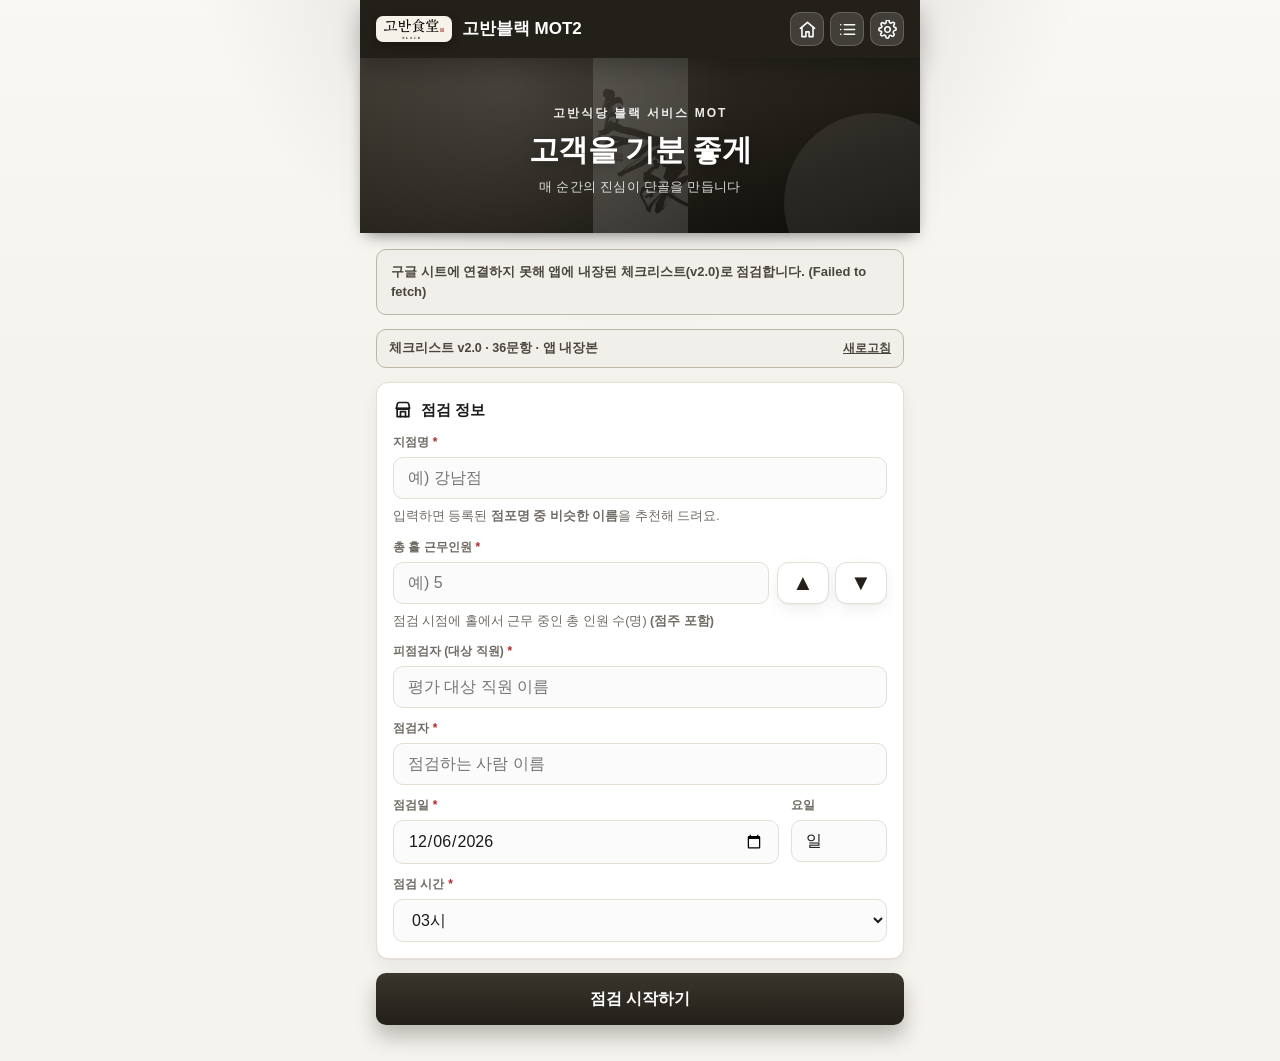
==== commit 0a04df74: "구글 시트 연결 (Apps Script 배포 URL 등록) - config.js에 배포된 Apps Script 주소 반영 - 시트 연동 확인: 36문항 · 일반 26 / 상황발생시" ====
--- a/index.html
+++ b/index.html
@@ -15,7 +15,7 @@
 <!-- ?v= 는 브라우저 캐시를 갱신하기 위한 표시입니다.
      ⚠️ 코드를 고쳐 배포할 때마다 아래 모든 v 값을 새 버전으로 함께 바꿔 주세요.
         (바꾸지 않으면 직원 휴대폰이 예전 파일을 계속 쓸 수 있습니다) -->
-<link rel="stylesheet" href="css/app.css?v=2.0.0" />
+<link rel="stylesheet" href="css/app.css?v=2.0.1" />
 </head>
 <body>
 
@@ -255,12 +255,12 @@
 
 <div class="toast" id="toast"></div>
 
-<script src="js/config.js?v=2.0.0"></script>
-<script src="js/checklist-seed.js?v=2.0.0"></script>
-<script src="js/storage.js?v=2.0.0"></script>
-<script src="js/api.js?v=2.0.0"></script>
-<script src="js/scoring.js?v=2.0.0"></script>
-<script src="js/checklist-loader.js?v=2.0.0"></script>
-<script src="js/app.js?v=2.0.0"></script>
+<script src="js/config.js?v=2.0.1"></script>
+<script src="js/checklist-seed.js?v=2.0.1"></script>
+<script src="js/storage.js?v=2.0.1"></script>
+<script src="js/api.js?v=2.0.1"></script>
+<script src="js/scoring.js?v=2.0.1"></script>
+<script src="js/checklist-loader.js?v=2.0.1"></script>
+<script src="js/app.js?v=2.0.1"></script>
 </body>
 </html>
